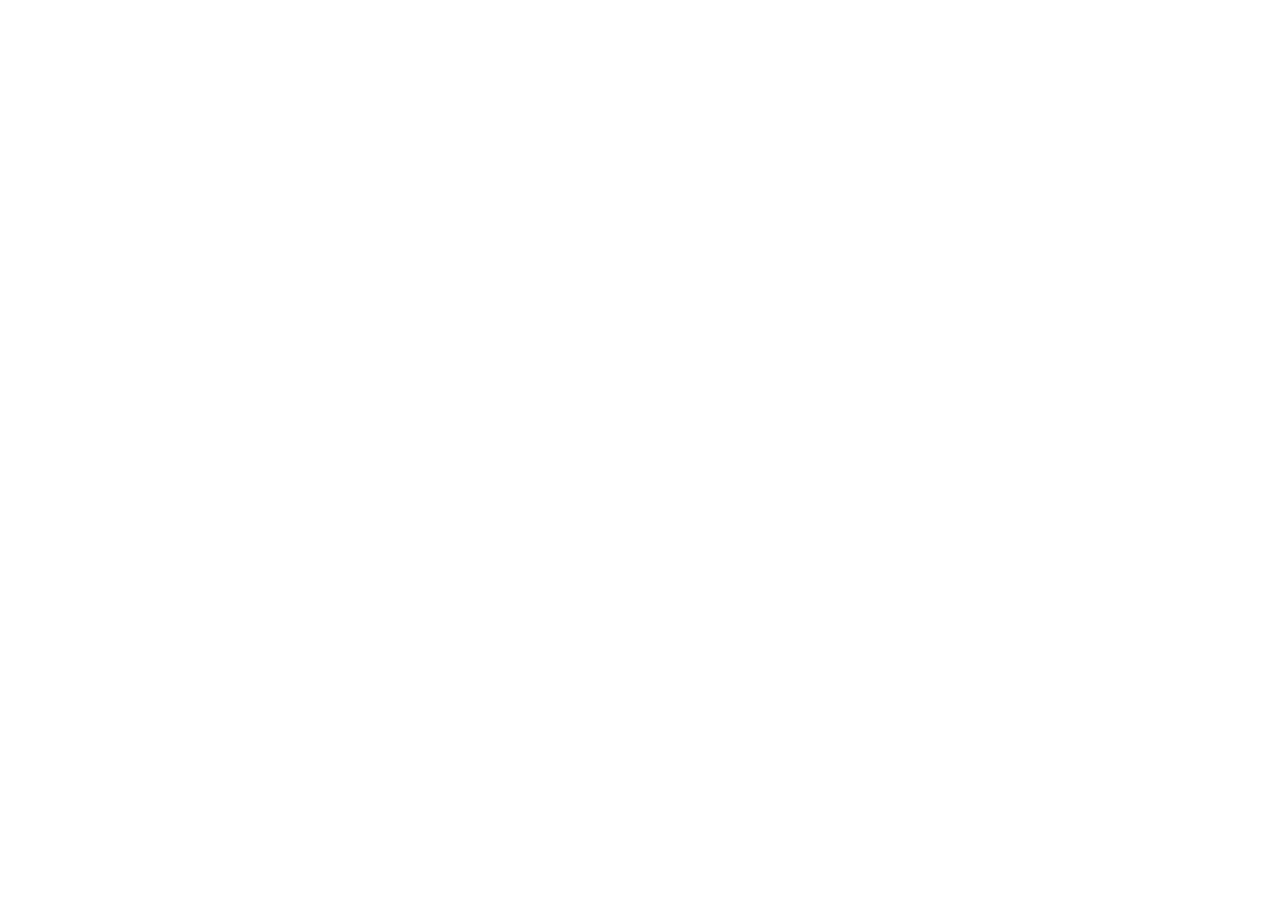
==== about.html @ faf7b164 "adiciona página "Sobre" ao currículo e atualiza ano de direitos autorais no rodapé" ====
<!DOCTYPE html>
<html lang="pt">
<head>
    <meta charset="UTF-8">
    <meta name="viewport" content="width=device-width, initial-scale=1.0">
    <title>Sobre / Currículo | Faria Fernando Gua Joaquim </title>
</head>
<body>
    
</body>
</html>
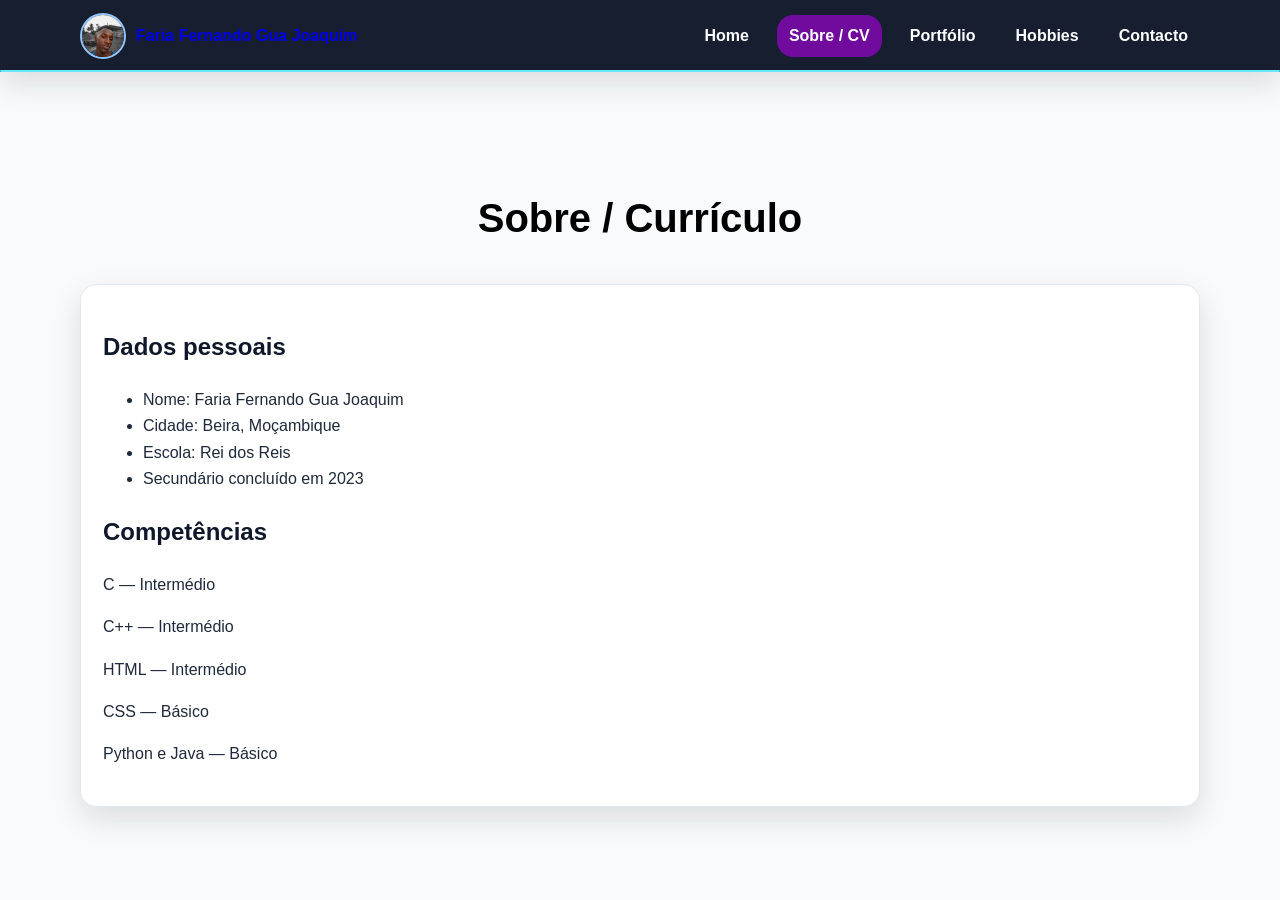
==== commit 3f6cdc99: "adiciona dados pessoais e níveis de competências ao currículo" ====
--- a/about.html
+++ b/about.html
@@ -1,11 +1,66 @@
 <!DOCTYPE html>
 <html lang="pt">
-<head>
-    <meta charset="UTF-8">
-    <meta name="viewport" content="width=device-width, initial-scale=1.0">
-    <title>Sobre / Currículo | Faria Fernando Gua Joaquim </title>
-</head>
+    <head>
+        <meta charset="UTF-8">
+        <meta name="viewport" content="width=device-width, initial-scale=1.0">
+        <title>Sobre / Currículo | Faria Fernando Gua Joaquim </title>
+        <link rel="stylesheet" href="css/estilo.css">
+        <link rel="stylesheet" href="css/responsivo.css">
+    </head>
 <body>
-    
+    <header>
+        <div class="container topo">
+            <a class="marca" href="index.html">
+                <img src="assets/img/perfil.jpeg" alt="Fotografia de Faria Fernando Gua Joaquim">
+                <span>Faria Fernando Gua Joaquim</span>
+            </a>
+            <nav class="menu" aria-label="Menu principal">
+                <a class="" href="index.html">Home</a>
+                <a class="active" href="about.html">Sobre / CV</a>
+                <a class="" href="portfolio.html">Portfólio</a>
+                <a class="" href="hobbies.html">Hobbies</a>
+                <a class="" href="contact.html">Contacto</a>
+            </nav>
+        </div> 
+    </header>
+    <main>
+        <section class="secao container">
+            <h1 class="titulo">Sobre / Currículo</h1>
+            <div class="cv">
+                <aside class="card">
+                    <h2>Dados pessoais</h2>
+                    <ul>
+                        <li>Nome: Faria Fernando Gua Joaquim</li>
+                        <li>Cidade: Beira, Moçambique</li>
+                        <li>Escola: Rei dos Reis</li>
+                        <li>Secundário concluído em 2023</li>
+                    </ul>
+                    <h2>Competências</h2>
+                    <p>C — Intermédio</p>
+                    <div class="barra">
+                        <span style="--nivel:70%"></span>
+                    </div>
+                    <p>C++ — Intermédio</p>
+                    <div class="barra">
+                        <span style="--nivel:70%"></span>
+                    </div>
+                    <p>HTML — Intermédio</p>
+                    <div class="barra">
+                        <span style="--nivel:65%"></span>
+                    </div>
+                    <p>CSS — Básico</p>
+                    <div class="barra">
+                        <span style="--nivel:45%"></span>
+                    </div>
+                    <p>Python e Java — Básico</p>
+                    <div class="barra">
+                        <span style="--nivel:40%"></span>
+                    </div>
+                </aside>
+                <section>
+                </section>
+            </div>
+        </section>
+    </main>
 </body>
 </html>
--- a/css/estilo.css
+++ b/css/estilo.css
@@ -0,0 +1,206 @@
+:root{
+    --azul:#2563eb;
+    --escuro:#0f172a;
+    --claro:#f8fafc;
+    --texto:#1e293b;
+    --suave:#64748b;
+    --borda:#e2e8f0;
+    --sombra:0 12px 30px rgba(15,23,42,.12);
+    --raio:16px;--max:1120px
+}
+*{box-sizing:border-box}
+html{scroll-behavior:smooth}
+body{
+    margin:0;
+    font-family:Inter,Arial,sans-serif;
+    background:var(--claro);
+    color:var(--texto);
+    line-height:1.65}
+img,video{
+    max-width:100%;
+    height:auto;
+    display:block
+}
+.container{
+    width:min(92%,var(--max));
+    margin:auto}
+header{
+    position:sticky;
+    top:0;
+    z-index:20;
+    background:rgba(15,23,42,.97);
+    color:white;
+    box-shadow:var(--sombra)
+}
+.topo{
+    min-height:72px;
+    display:flex;
+    align-items:center;
+    justify-content:space-between;
+    gap:16px
+}
+.marca{
+    display:flex;
+    align-items:center;
+    gap:10px;
+    text-decoration:none;
+    font-weight:800
+}
+.marca img{
+    width:46px;
+    height:46px;
+    border-radius:50%;
+    object-fit:cover;
+    border:2px solid #93c5fd
+}
+.menu{
+    display:flex;
+    flex-wrap:wrap;
+    gap:16px
+}
+.menu a{
+    text-decoration:none;
+    color:white;
+    font-weight:600;
+    padding:8px 12px;
+    border-radius:var(--raio);
+    transition:.3s
+}
+.menu a:hover,.menu a:focus,.menu a.active{
+    background:#700b9e;
+}
+.menu a::after{
+    content:"";
+    position:absolute;
+    left:0;
+    bottom:0;
+    width:100%;
+    height:2px;
+    background:#67e8f9;
+    border-radius:var(--raio);
+    transform:scaleX(0);
+    transition:.3s
+}
+.menu a:hover::after,.menu a.active::after{
+    transform:scaleX(1)
+}
+.hero{
+    display:grid;
+    gap:32px;
+    align-items:center;
+    padding:80px 0
+}
+.hero h1{
+    font-size:clamp(2.5rem,7vw,5rem);
+    line-height:1.05;
+    color:var(--escuro);
+    margin:0 0 18px
+}
+.hero h1 span{
+    color:var(--azul)
+}
+.tagline{
+    font-size:1.25rem;
+    font-weight:800;
+    color:var(--suave);
+   
+}
+.lead{
+    font-size:1.1rem;
+    color:var(--suave);   
+}
+.foto{
+    justify-self:center;
+}
+.foto img{
+    width:min(480px,82vw);
+    aspect-ratio:1/1;
+    object-fit:cover;
+    object-position:center top;
+    border: 8px solid white;
+    border-radius: 30px;
+    box-shadow: var(--sombra);
+    animation: flutuar 4s ease-in-out infinite;
+}
+@keyframes flutuar{
+    50%{transform:translateY(-8px)}
+}
+.secao{
+    padding:80px 0
+}
+.titulo{
+    text-align:center;
+    color:rgb(0, 0, 0);
+    font-size:clamp(1.5rem,5vw,2.5rem);
+}
+.titulo::before{
+    content:"";
+    color:#0891b2;
+    font-size:.6em;
+}
+.botoes{
+    display:flex;
+    flex-wrap:wrap;
+    gap:12px;
+    margin-top:22px;
+}
+.btn{
+    display:inline-block;
+    padding:12px 18px;
+    border:2px solid rgba(0, 31, 207, 0.39);
+    border-radius: 9px;
+    text-decoration:none;
+    font-weight:600;
+    border-radius:var(--raio);
+    transition:.25s
+}
+.btn:hover,.btn:focus{
+    transform: translateY(-2px);
+    box-shadow: 0 8px 18px #00309733;
+}
+.primario{
+    background:var(--azul);
+    color:white;
+}
+.secundario{
+    background:white;
+    color:var(--azul);
+}
+.cards{
+    display:grid;
+    gap:32px;
+    grid-template-columns:repeat(auto-fit,minmax(280px,1fr));
+}
+.card{
+    background:white;
+    border:1px solid var(--borda);
+    border-radius:var(--raio);
+    padding:22px;
+    box-shadow:var(--sombra);
+    transition:.25s
+}
+.card:hover{
+    transform:translateY(-5px)
+}
+.card>h2,.card>h3{
+    color:var(--escuro)
+}
+.stats{
+    display:flex;
+    flex-wrap:wrap;
+    justify-content:center;
+    gap:16px
+}
+.stat{
+    flex:1 1 180px;
+    text-align:center;
+    background:white;
+    padding:20px;
+    border-radius:var(--raio);
+    box-shadow:var(--sombra)
+}
+.stat strong{
+    display:block;
+    font-size:2rem;
+    color:var(--azul)
+}
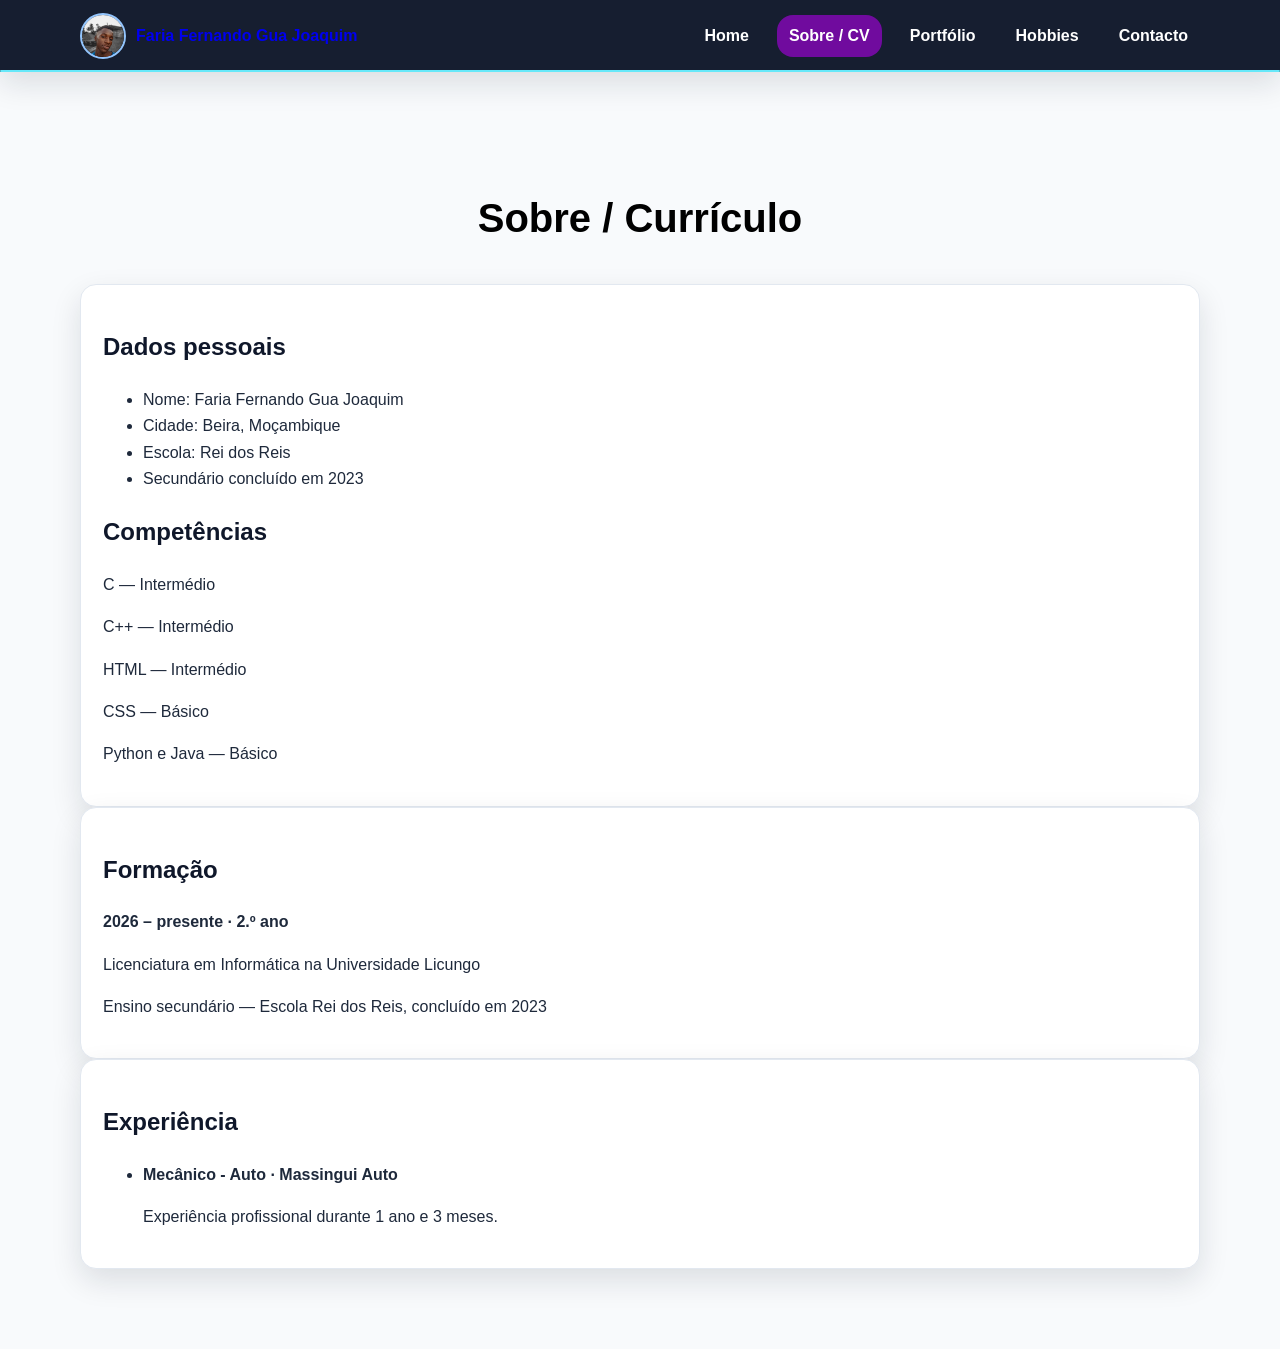
==== commit e6329b9e: "adiciona seções de formação e experiência ao currículo" ====
--- a/about.html
+++ b/about.html
@@ -58,6 +58,21 @@
                     </div>
                 </aside>
                 <section>
+                    <article class="card">
+                       <h2>Formação</h2>
+                       <p><strong>2026 – presente · 2.º ano</strong></p>
+                       <p>Licenciatura em Informática na Universidade Licungo</p>
+                       <p>Ensino secundário — Escola Rei dos Reis, concluído em 2023</p>
+                    </article>
+                    <article class="card">
+                        <h2>Experiência</h2>
+                        <ul>
+                            <li><strong>Mecânico - Auto · Massingui Auto</strong>
+                                <p>Experiência profissional durante 1 ano e 3 meses.</p>
+                            </li>
+                        </ul>
+                    </article>
+
                 </section>
             </div>
         </section>
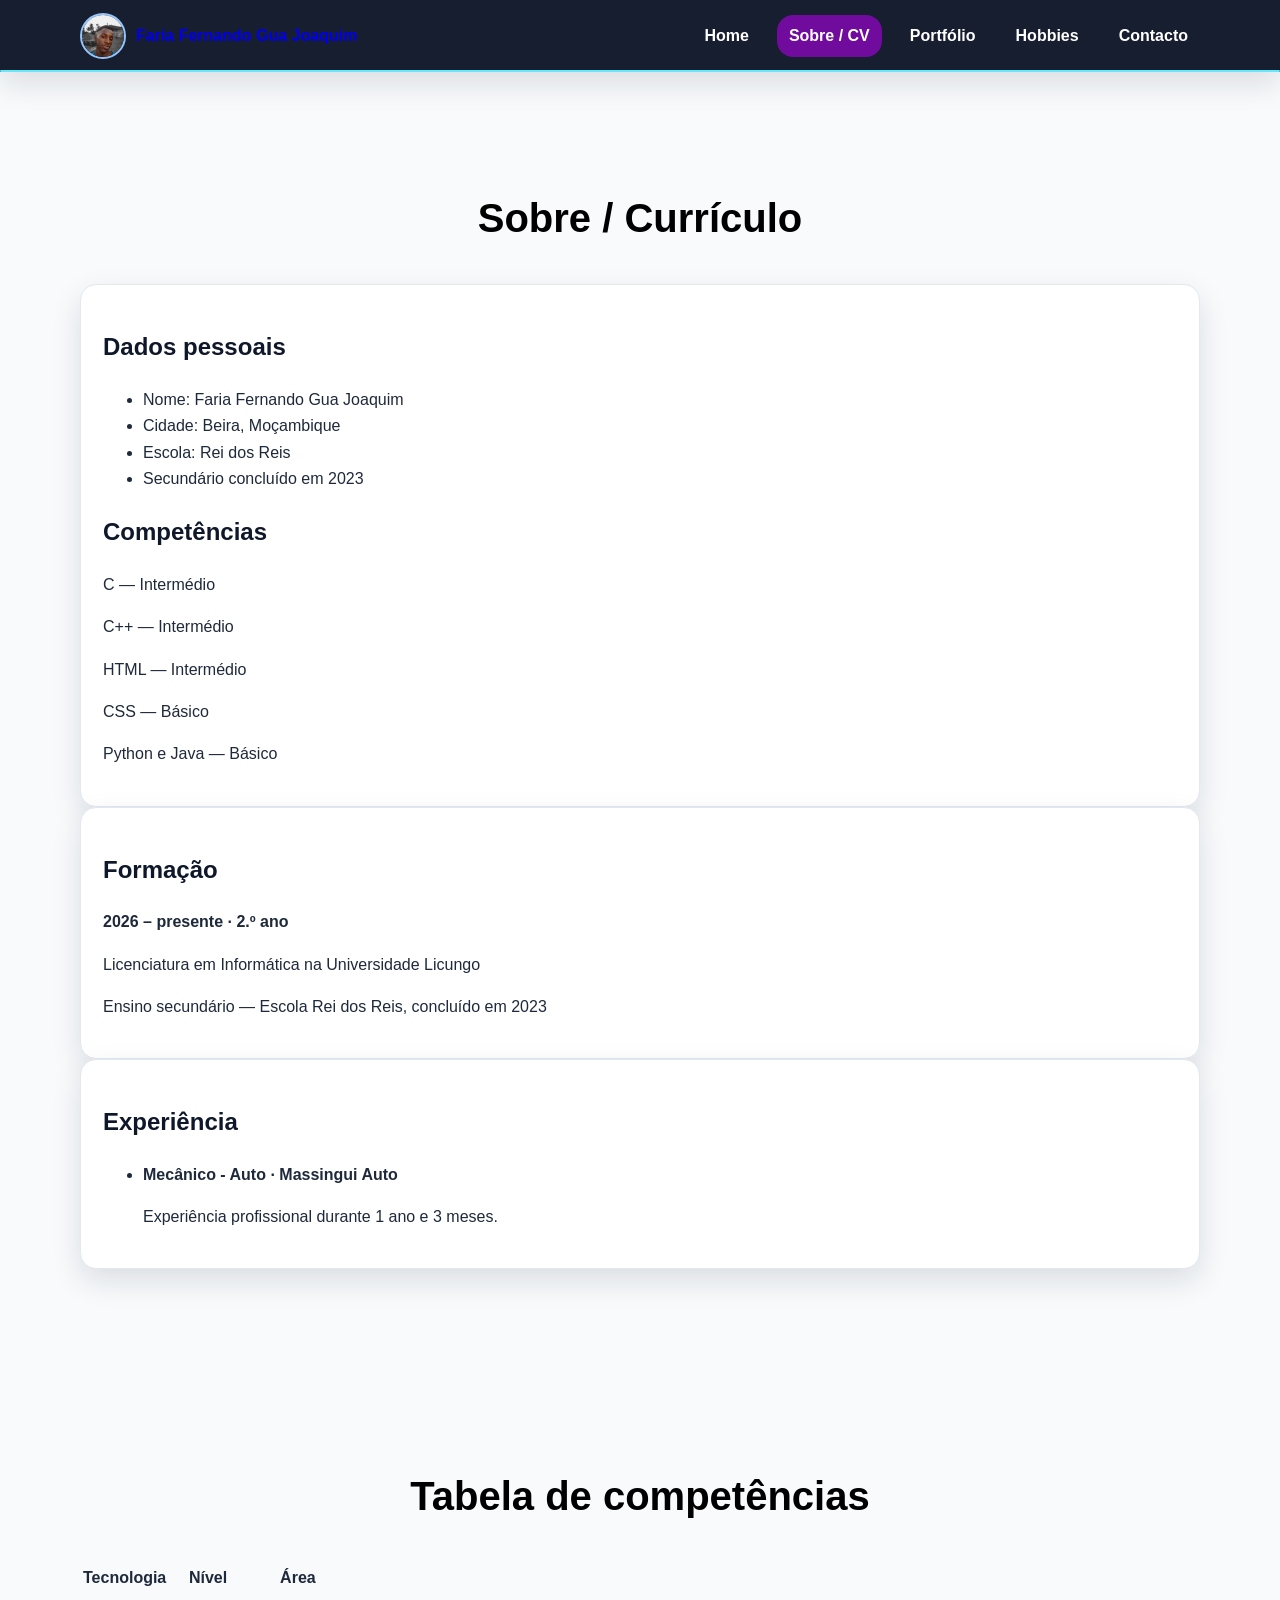
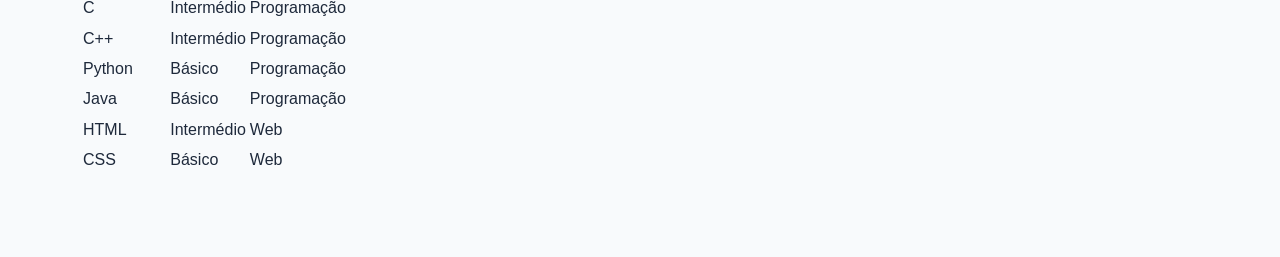
==== commit 77e93005: "adiciona tabela de competências ao currículo" ====
--- a/about.html
+++ b/about.html
@@ -72,10 +72,56 @@
                             </li>
                         </ul>
                     </article>
-
                 </section>
             </div>
         </section>
+    <section class="secao container">
+        <h2 class="titulo">Tabela de competências</h2>
+        <div style="overflow-x:auto">
+            <table>
+                <thead>
+                    <tr>
+                        <th>Tecnologia</th>
+                        <th>Nível</th>
+                        <th>Área</th>
+                    </tr>
+                </thead>
+                <tbody>
+                    <tr>
+                        <td>C</td>
+                        <td>Intermédio</td>
+                        <td>Programação</td>
+                    </tr>
+                    <tr>
+                        <td>C++</td>
+                        <td>Intermédio</td>
+                        <td>Programação</td>
+                    </tr>
+                    <tr>
+                        <td>Python</td>
+                        <td>Básico</td>
+                        <td>Programação</td>
+                    </tr>
+                    <tr>
+                        <td>Java</td>
+                        <td>Básico</td>
+                        <td>Programação</td>
+                    </tr>
+                    <tr>
+                        <td>HTML</td>
+                        <td>Intermédio</td>
+                        <td>Web</td>
+                    </tr>
+                    <tr>
+                        <td>CSS</td>
+                        <td>Básico</td>
+                        <td>Web</td>
+                    </tr>
+                </tbody>
+            </table>
+        </div>
+    </section>
+
     </main>
 </body>
 </html>
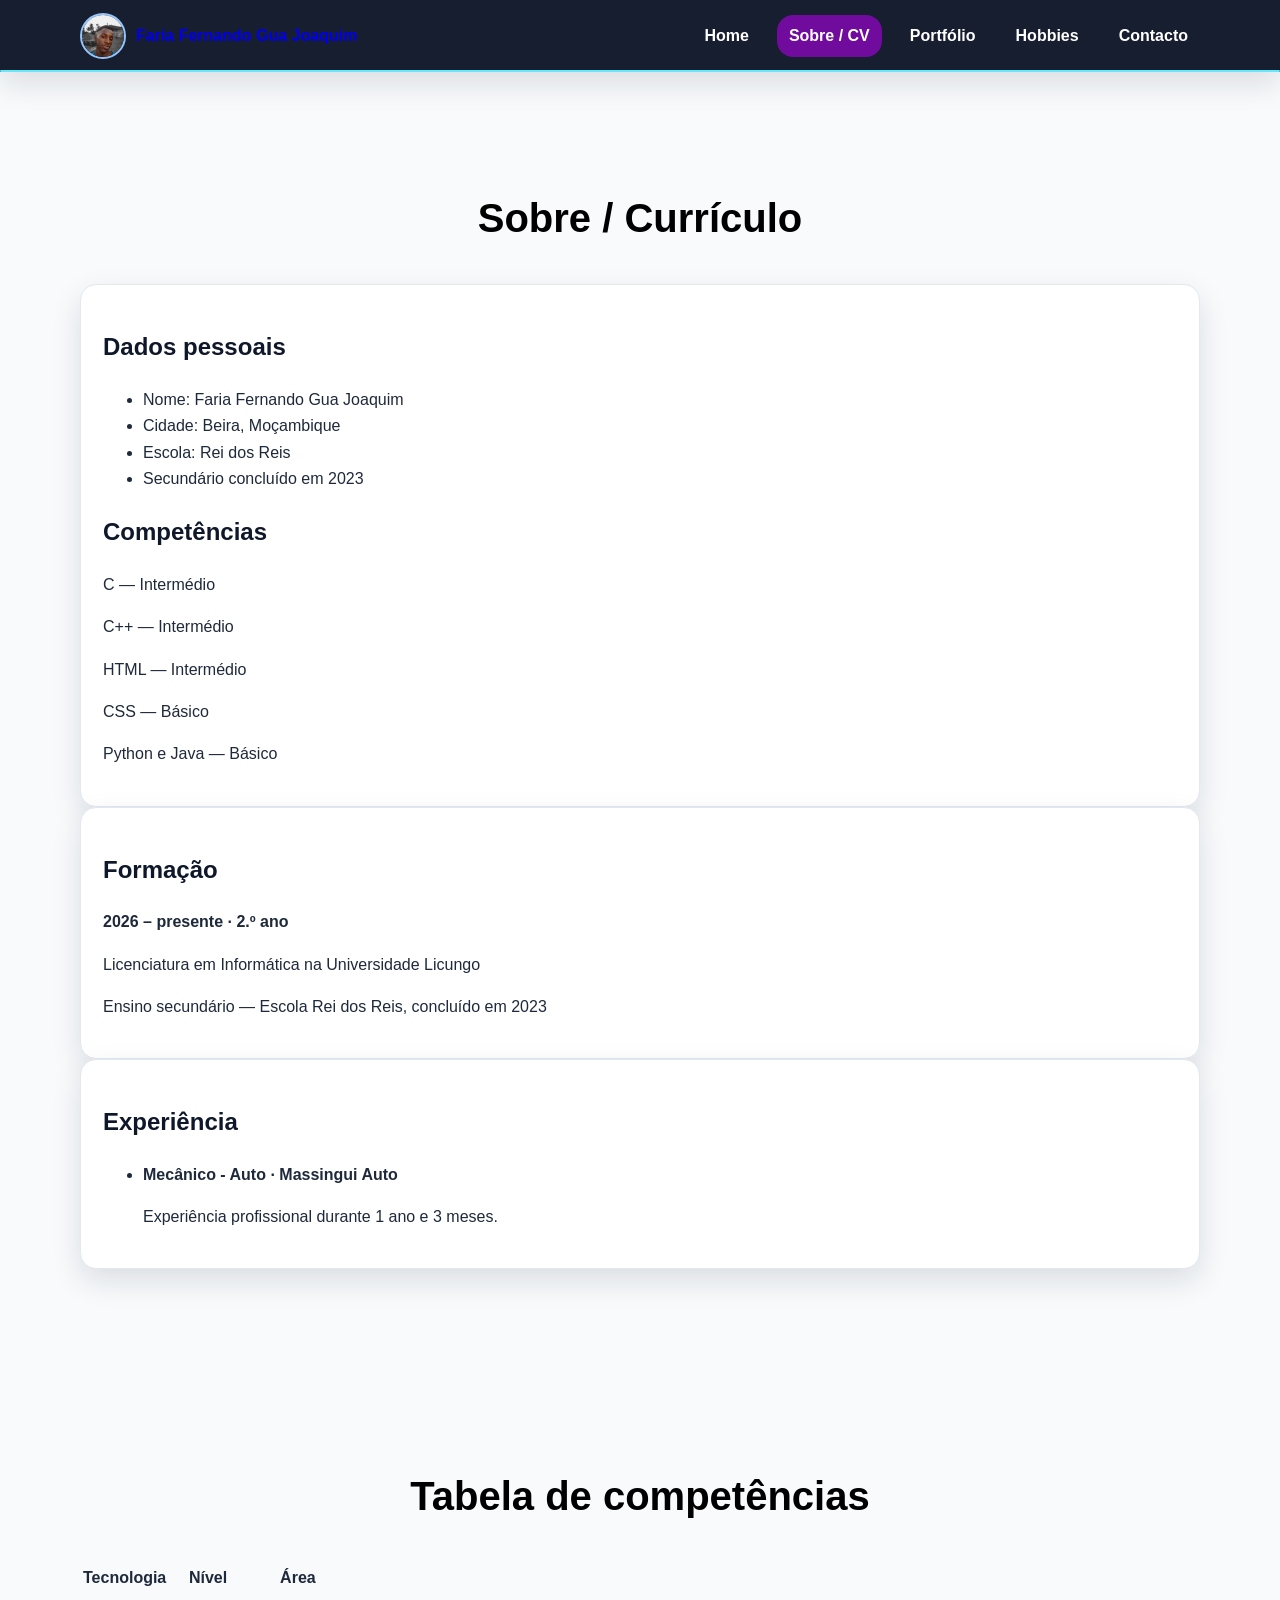
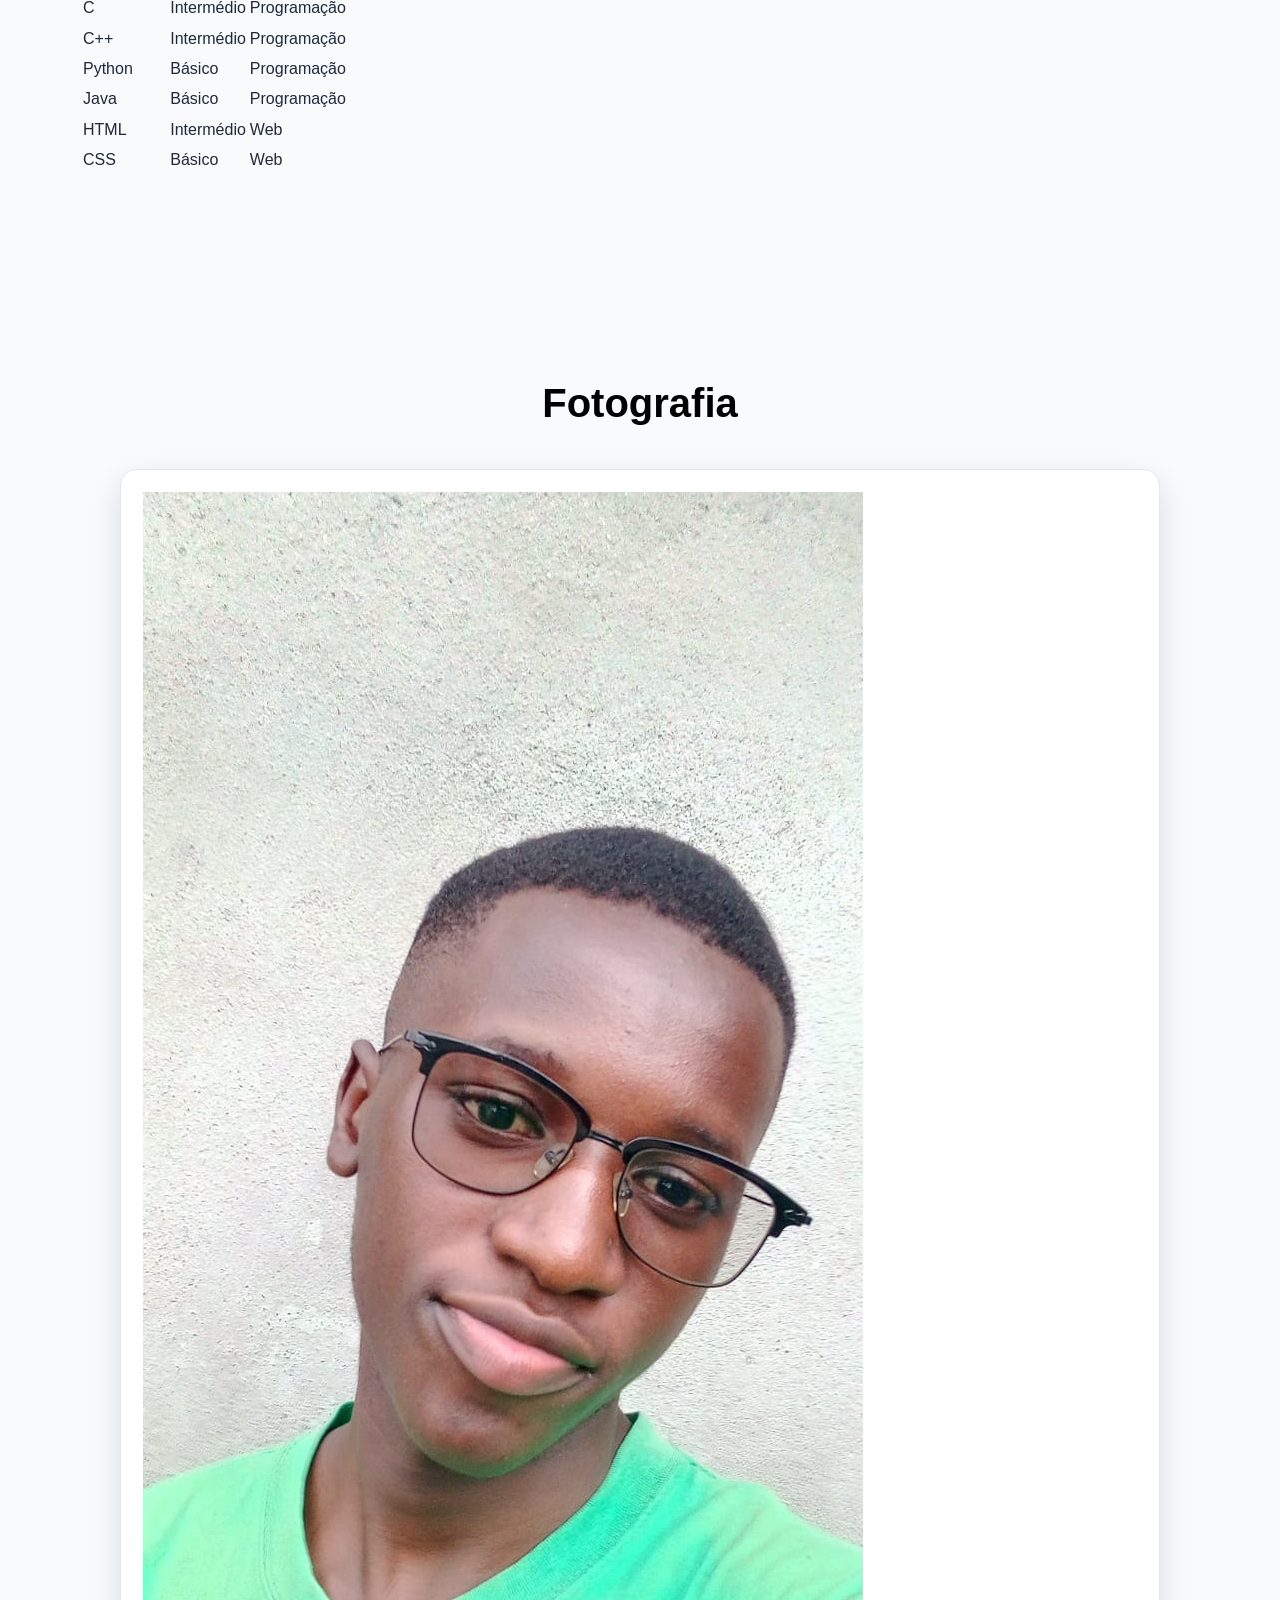
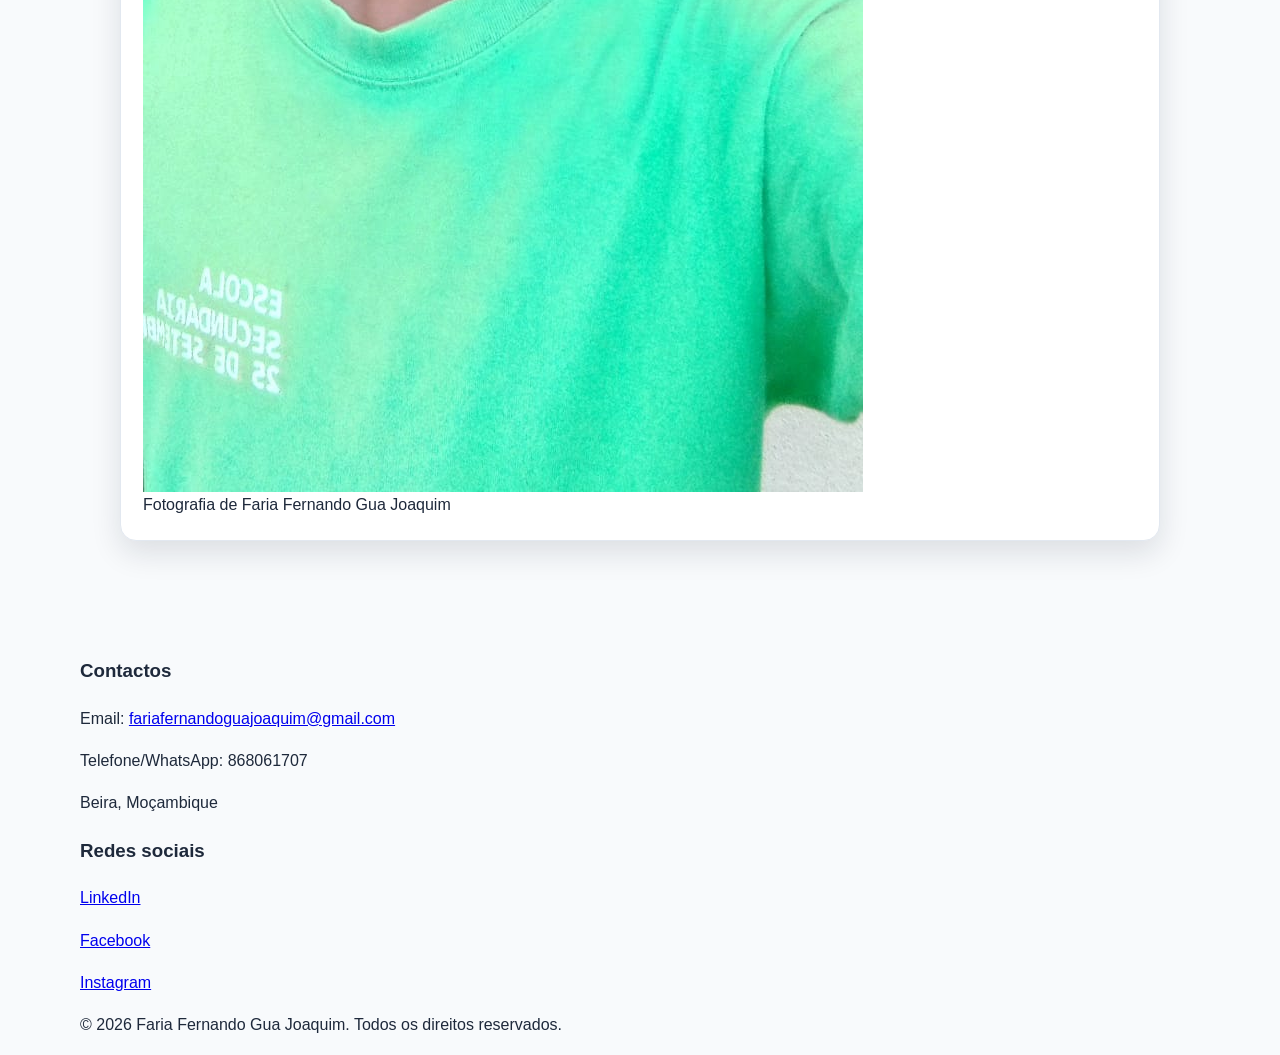
==== commit fc59a43c: "adiciona seção de contactos e redes sociais ao currículo" ====
--- a/about.html
+++ b/about.html
@@ -121,7 +121,33 @@
             </table>
         </div>
     </section>
+    <section class="secao container">
+    <h2 class="titulo">Fotografia</h2>
+    <figure class="card">
+        <img src="assets/img/perfil1.jpeg" alt="Fotografia de Faria Fernando Gua Joaquim">
+        <figcaption>Fotografia de Faria Fernando Gua Joaquim</figcaption>
+    </figure>
+    </section>
+    </main>
+    <footer>
+        <div class="container rodape">
+            <section>
+                <h3>Contactos</h3>
+                <p>Email: <a href="mailto:fariafernandoguajoaquim@gmail.com">fariafernandoguajoaquim@gmail.com</a></p>
+                <p>Telefone/WhatsApp: 868061707</p>
+                <p>Beira, Moçambique</p>
+            </section>
+            <section>
+                <h3>Redes sociais</h3>
 
-    </main>
+                <p><a href="https://www.linkedin.com/in/faria-fernando-gua-joaquim-1b0b4b1b3/" target="_blank">LinkedIn</a></p>
+                <p><a href="https://www.facebook.com/Faria.Fernando.26" target="_blank">Facebook</a></p>
+                <p><a href="https://www.instagram.com/fariafernandogua" target="_blank">Instagram</a></p>
+            </section>
+        </div>
+        <div class="container fim">
+            <p>&copy; 2026 Faria Fernando Gua Joaquim. Todos os direitos reservados.</p>
+        </div>
+    </footer>
 </body>
 </html>
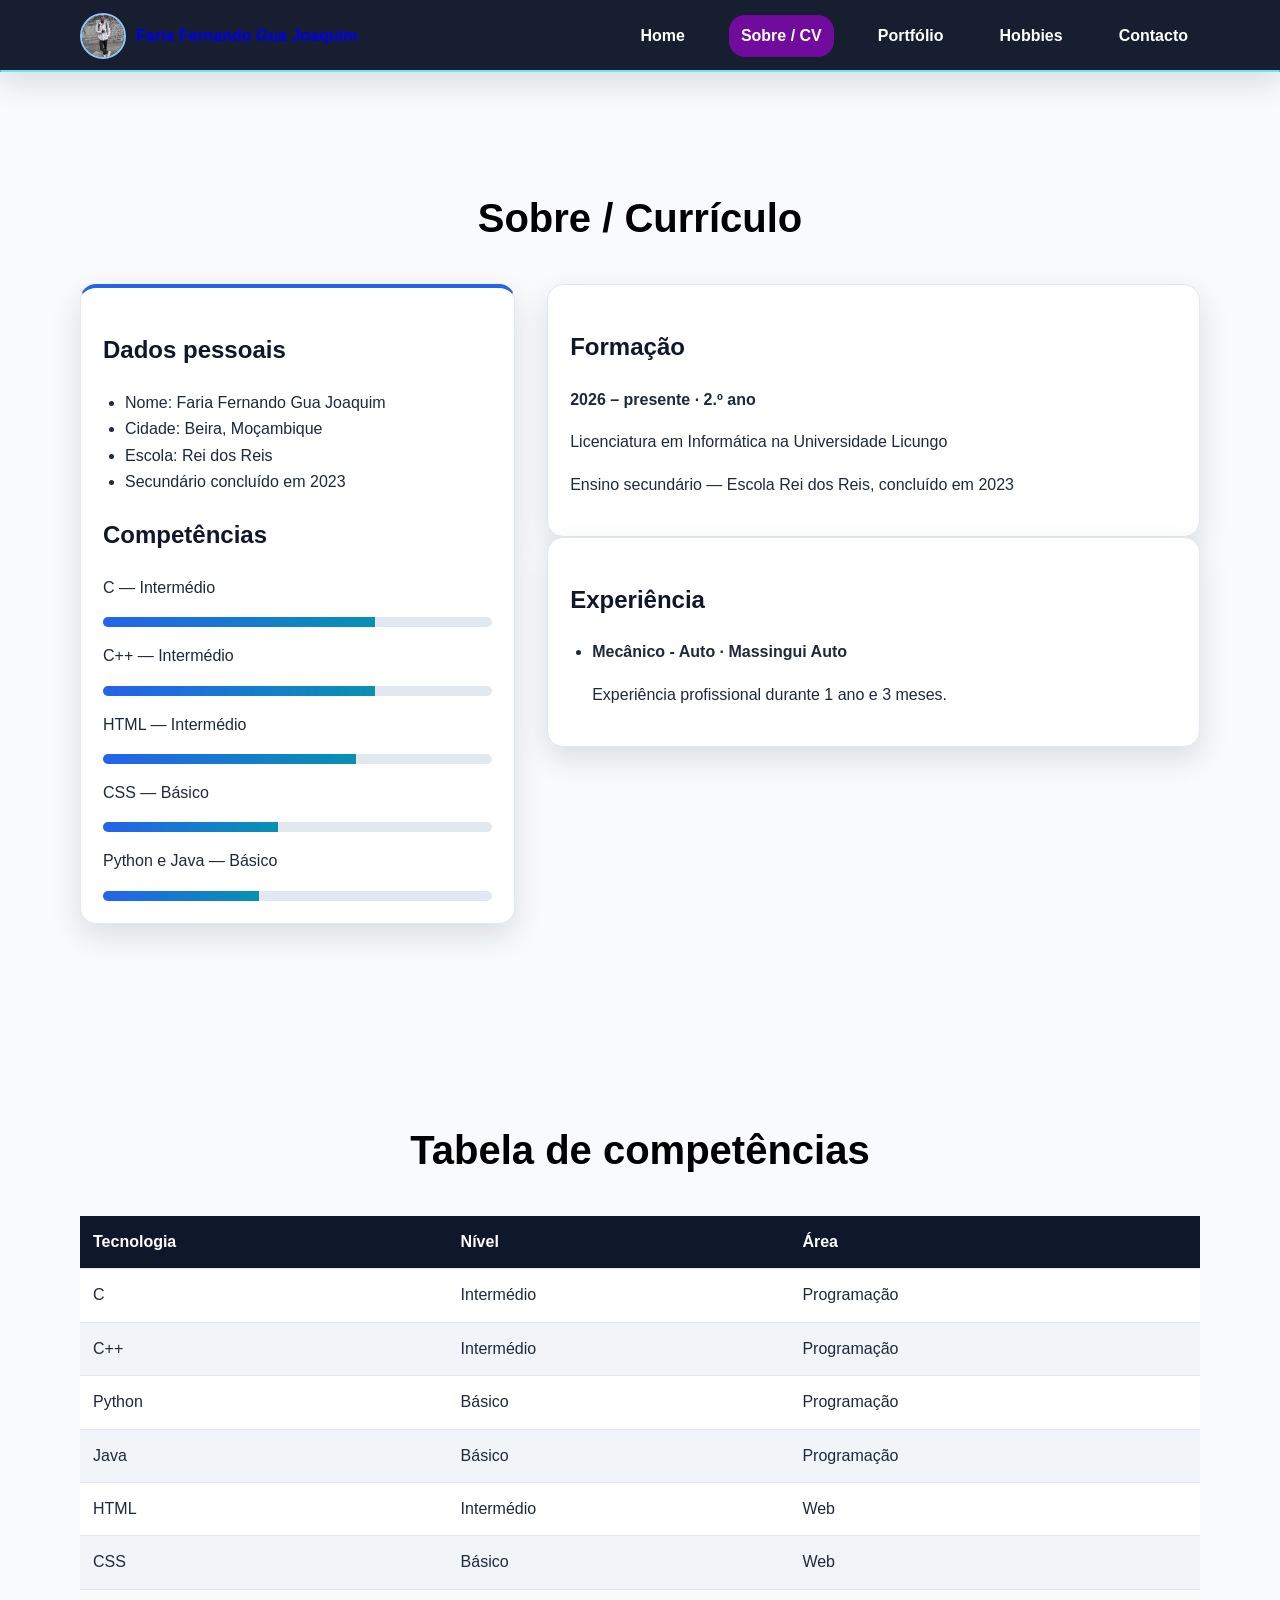
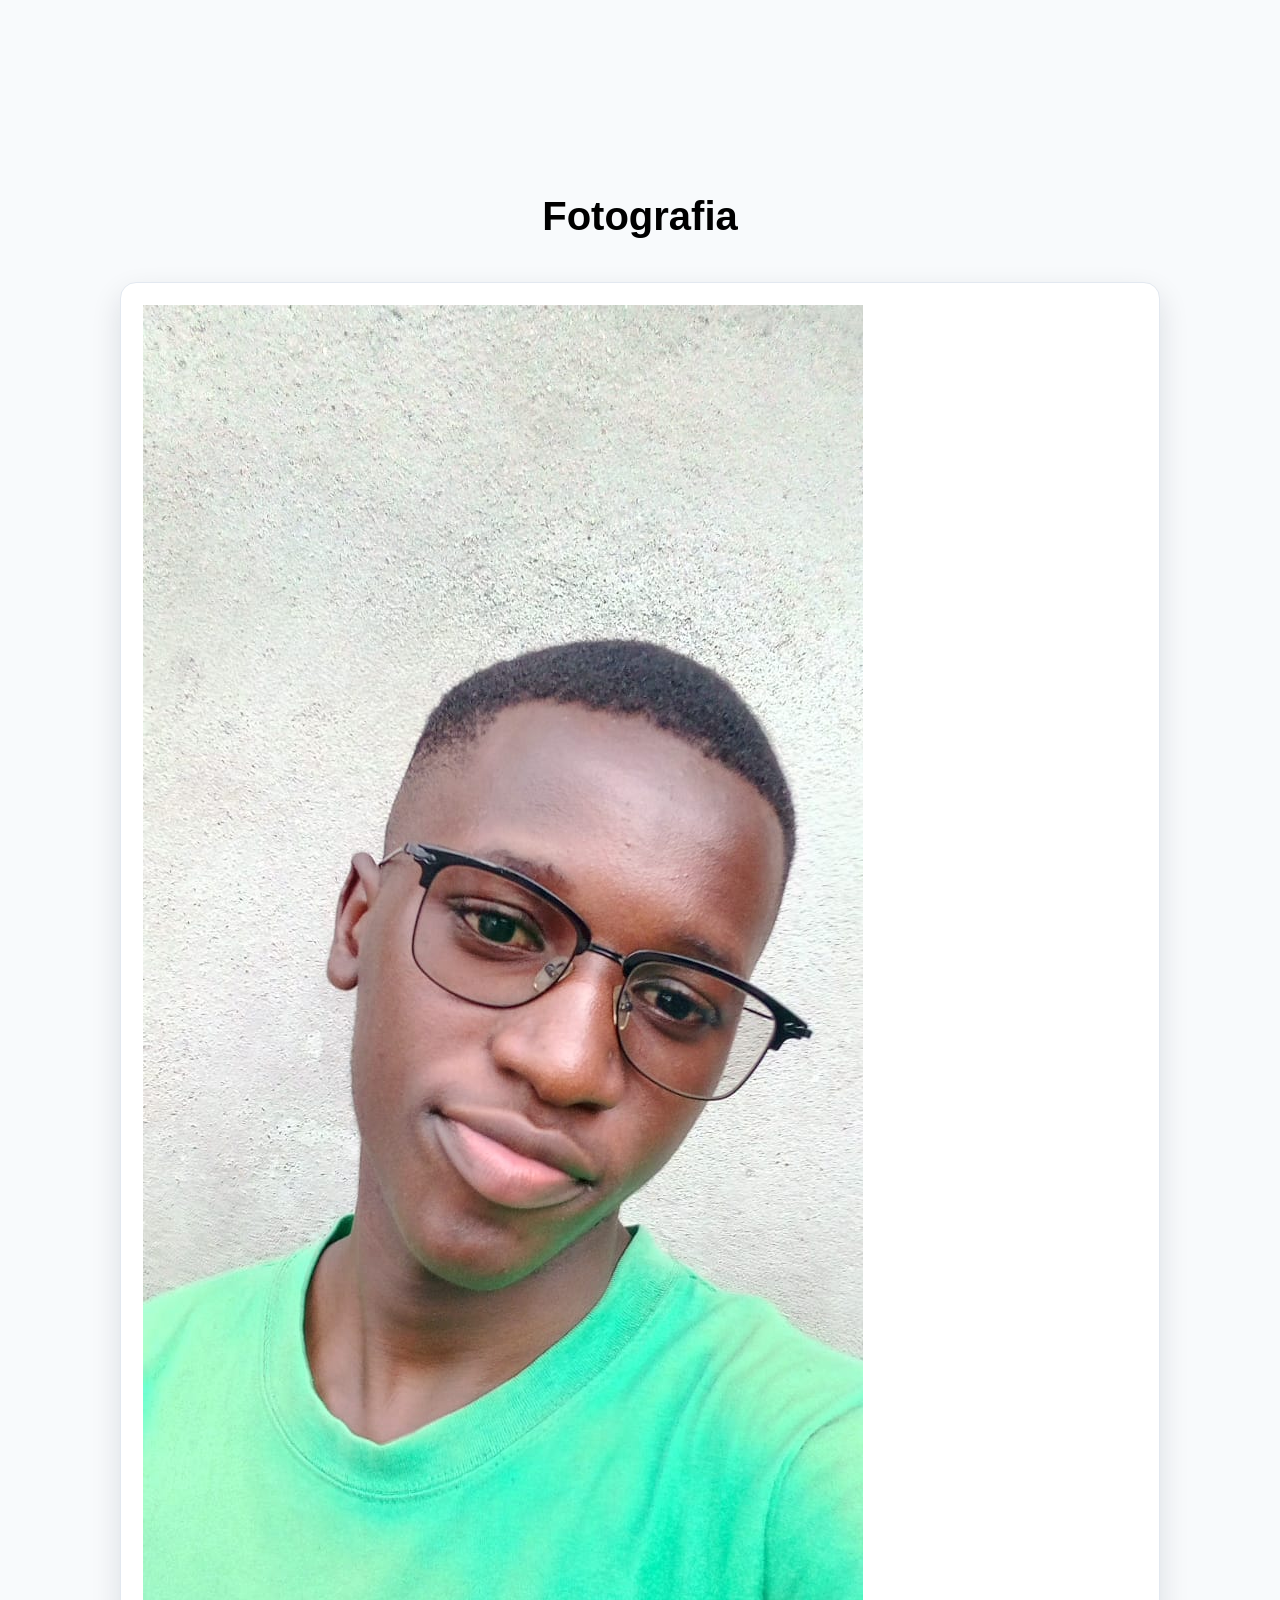
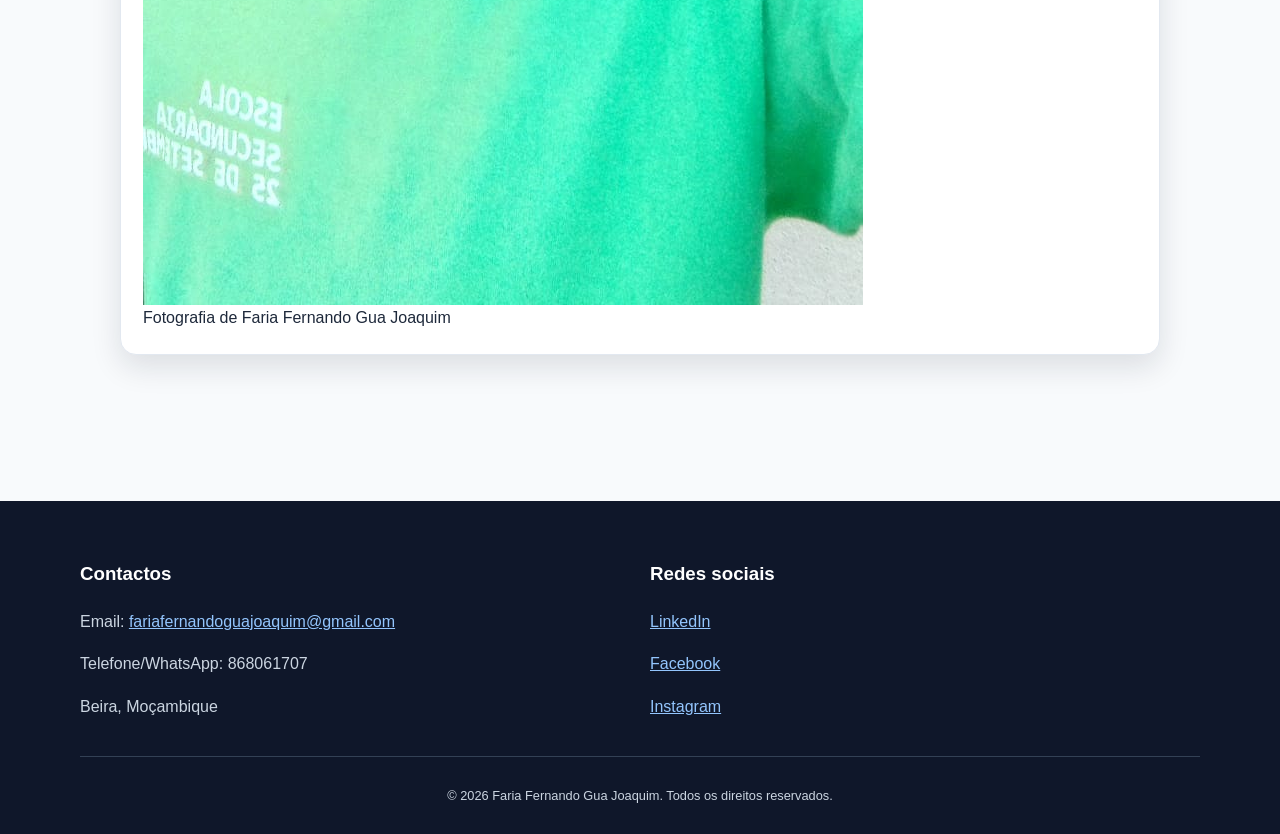
==== commit e7620ddb: "Atualiza imagem de perfil para uniformidade em todas as páginas" ====
--- a/about.html
+++ b/about.html
@@ -11,7 +11,7 @@
     <header>
         <div class="container topo">
             <a class="marca" href="index.html">
-                <img src="assets/img/perfil.jpeg" alt="Fotografia de Faria Fernando Gua Joaquim">
+                <img src="assets/img/perfil2.jpeg" alt="Fotografia de Faria Fernando Gua Joaquim">
                 <span>Faria Fernando Gua Joaquim</span>
             </a>
             <nav class="menu" aria-label="Menu principal">
--- a/css/estilo.css
+++ b/css/estilo.css
@@ -203,4 +203,190 @@
     display:block;
     font-size:2rem;
     color:var(--azul)
-}+}
+.cv{
+    display:grid;
+    gap:32px;
+}
+.cv aside{
+    border-top: 4px solid var(--azul);
+} ul,ol{padding-left:22px}
+table{
+    width:100%;
+    border-collapse:collapse;
+    background:white;
+    box-shadow:var(--sombra)
+}
+th,td{
+    padding:13px;
+    text-align:left;
+    border-bottom:1px solid var(--borda)
+}
+thead{
+    background:var(--escuro);
+    color:white;
+}tbody tr:nth-child(even){
+    background: #f1f5f9;
+}
+.barra{
+    height:10px;
+    background:#e2e8f0;
+    border-radius:99px;
+    overflow:hidden;
+}
+.barra span{
+    display:block;
+    height:100%;
+    width:var(--nivel);
+    background:linear-gradient(90deg, var(--azul), #0891b2);
+}
+.portfolio{
+    display:grid;
+    gap:32px;
+    grid-template-columns:repeat(auto-fit,minmax(280px,1fr));
+}
+.projeto img{
+    width:100%;
+    aspect-ratio:16/9;
+    object-fit:cover;
+    border-radius:var(--raio);
+    box-shadow:var(--sombra)
+}
+.hobbies{
+    display:flex;
+    flex-wrap:wrap;
+    gap:32px;
+}
+.hobby{
+    flex:1 1 280px;
+    text-align:center;
+    background:white;
+    padding:20px;
+    border-radius:var(--raio);
+    box-shadow:var(--sombra);
+}
+.hobby img{
+    width:100%;
+    aspect-ratio:16/9;
+    object-fit:cover;
+    border-radius:var(--raio);
+    box-shadow:var(--sombra)
+}
+form{
+    background:white;
+    padding:24px;
+    border-radius:var(--raio);
+    box-shadow:var(--sombra)
+}
+fieldset{
+    border:1px solid var(--borda);
+    border-radius:12px;
+    margin-bottom:20px;
+    padding:18px;
+}
+legend{
+    font-weight:600;
+    color:var(--escuro);
+}
+.form-grid{
+    display:grid;
+    gap:16px;
+    grid-template-columns:repeat(auto-fit,minmax(220px,1fr));
+}
+.campo{
+    display:flex;
+    flex-direction:column;
+    gap:6px;
+}
+label{
+    font-weight:600;
+    color:var(--escuro);
+}
+input,textarea,select{
+    padding:12px;
+    border:3px solid #cbd5e1;
+    border-radius:18px;
+    font-family:inherit;
+    font-size:1rem;
+}
+input:focus,textarea:focus,select:focus{
+    outline:none;
+    border-color:var(--azul);
+    box-shadow:0 0 0 3px #2563eb22;
+}
+input[type="radio"],input[type="checkbox"]{
+    width:auto;
+    accent-color:var(--azul);
+}
+input:invalid:not(:placeholder-shown),textarea:invalid:not(:placeholder-shown),select:invalid{
+    border-color:#dc2626;
+}
+.opcoes{
+    display:flex;
+    flex-wrap:wrap;
+    gap:16px;
+}
+.media{
+    background:#020617;
+    padding:16px;
+    border-radius:var(--raio);
+}
+.audio{
+    width:100%;
+}
+.nota{
+    color:var(--suave);
+    font-size:.9rem;
+}
+footer{
+    background:var(--escuro);
+    color:#cbd5e1;
+    padding:40px 0 15px;
+    margin-top:50px;
+}
+.rodape{
+    display:grid;
+    gap:20px;
+}
+.rodape h3{
+    color:white;   
+}
+.rodape a{
+    color:#93c5fd;
+}
+.fim{
+    text-align:center;
+    border-top:1px solid #334155;
+    margin-top:20px;
+    padding-top:15px;
+    font-size:.8rem;
+}
+@media(min-width:768px){
+    .topo{gap:32px}
+    .menu{gap:32px}
+    .hero{grid-template-columns:1.2fr .8fr}
+    .cv{grid-template-columns:.8fr 1.2fr}
+    .form-grid.duas{grid-template-columns:1fr 1fr}
+    .rodape{grid-template-columns:1fr 1fr}
+}
+@media(max-width:768px){
+    .container{width:94%}
+}
+@media(max-width:480px){
+    .topo{
+        flex-direction:column;
+        align-items:flex-start;
+        padding:10px 0;
+    }
+    .menu a{
+        padding:8px;
+    }
+    .botoes .btn{
+        width:100%;
+        text-align:center;
+    
+    }
+    .hobby{
+        max-width:none;
+    }
+}   
--- a/css/responsivo.css
+++ b/css/responsivo.css
@@ -0,0 +1,4 @@
+@media(max-width:480px){
+    .secao{padding:40px 0}
+    .titulo{font-size:1.8rem}
+}
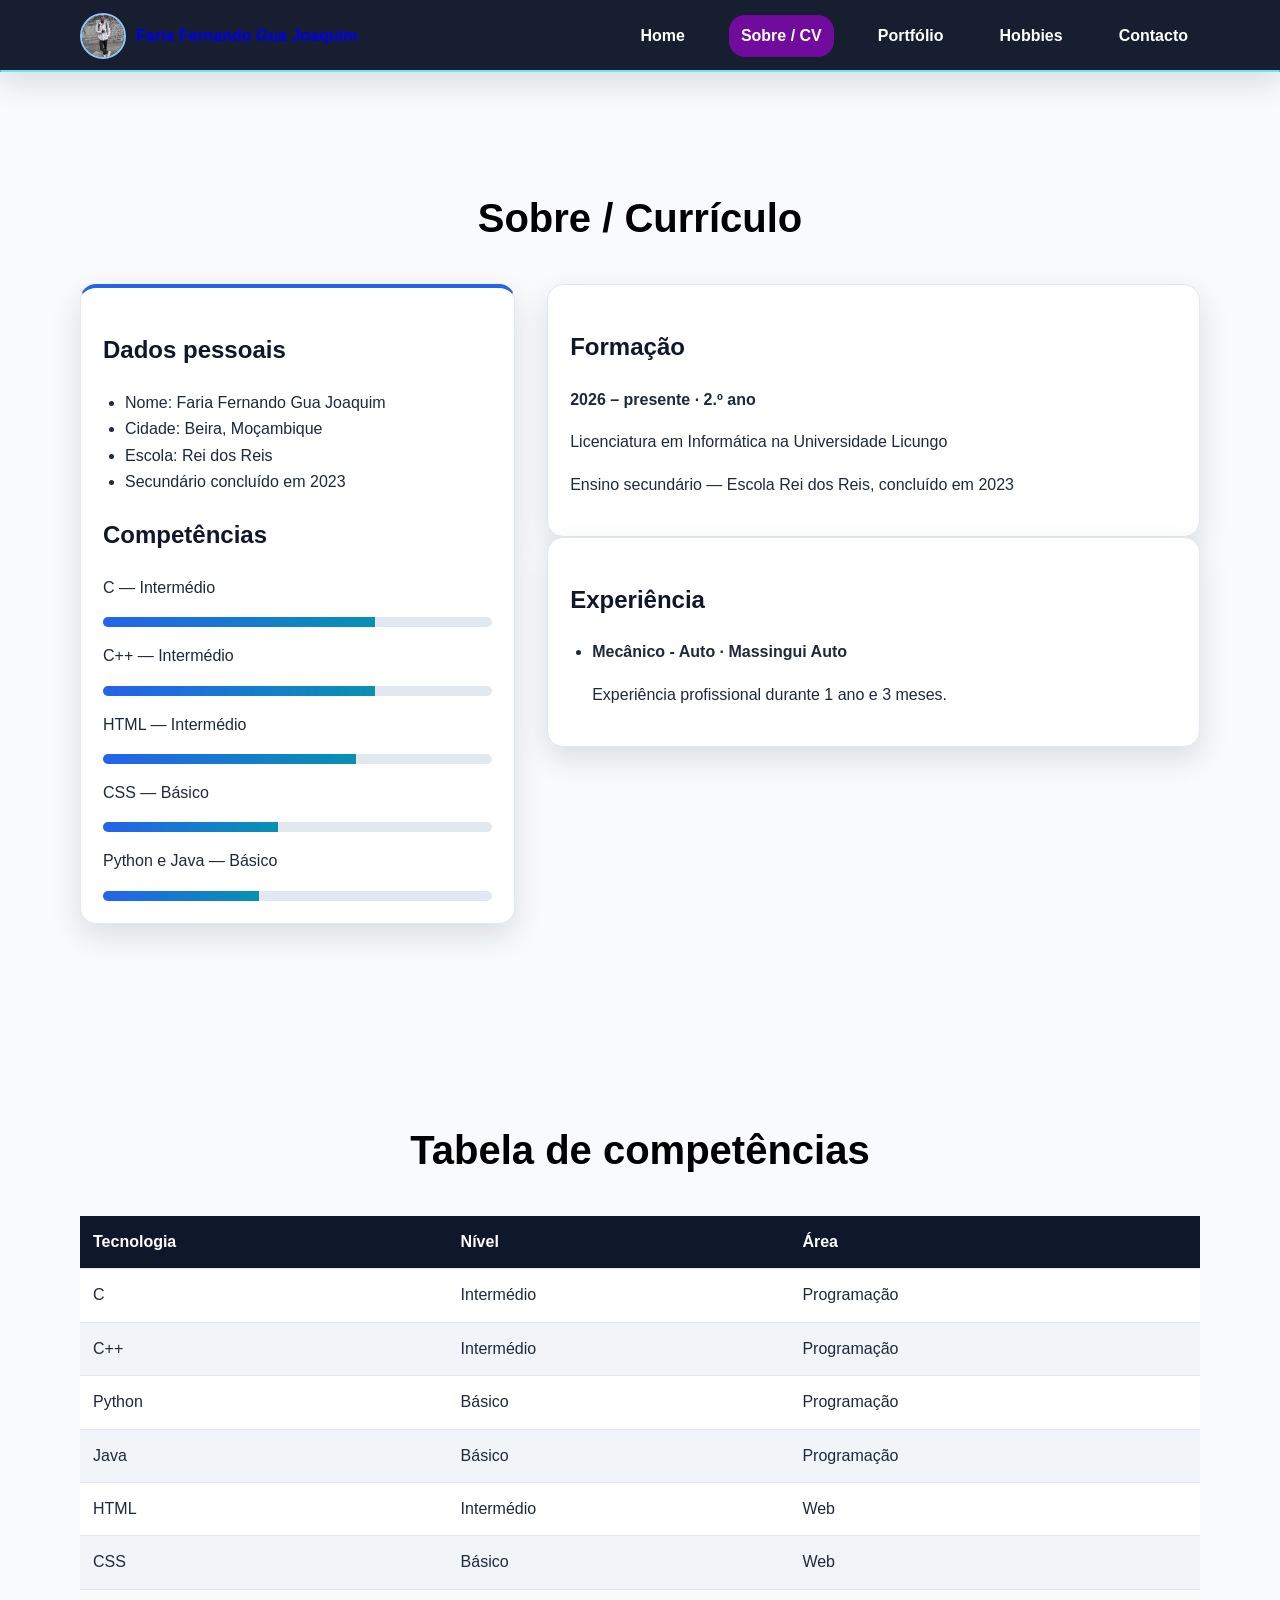
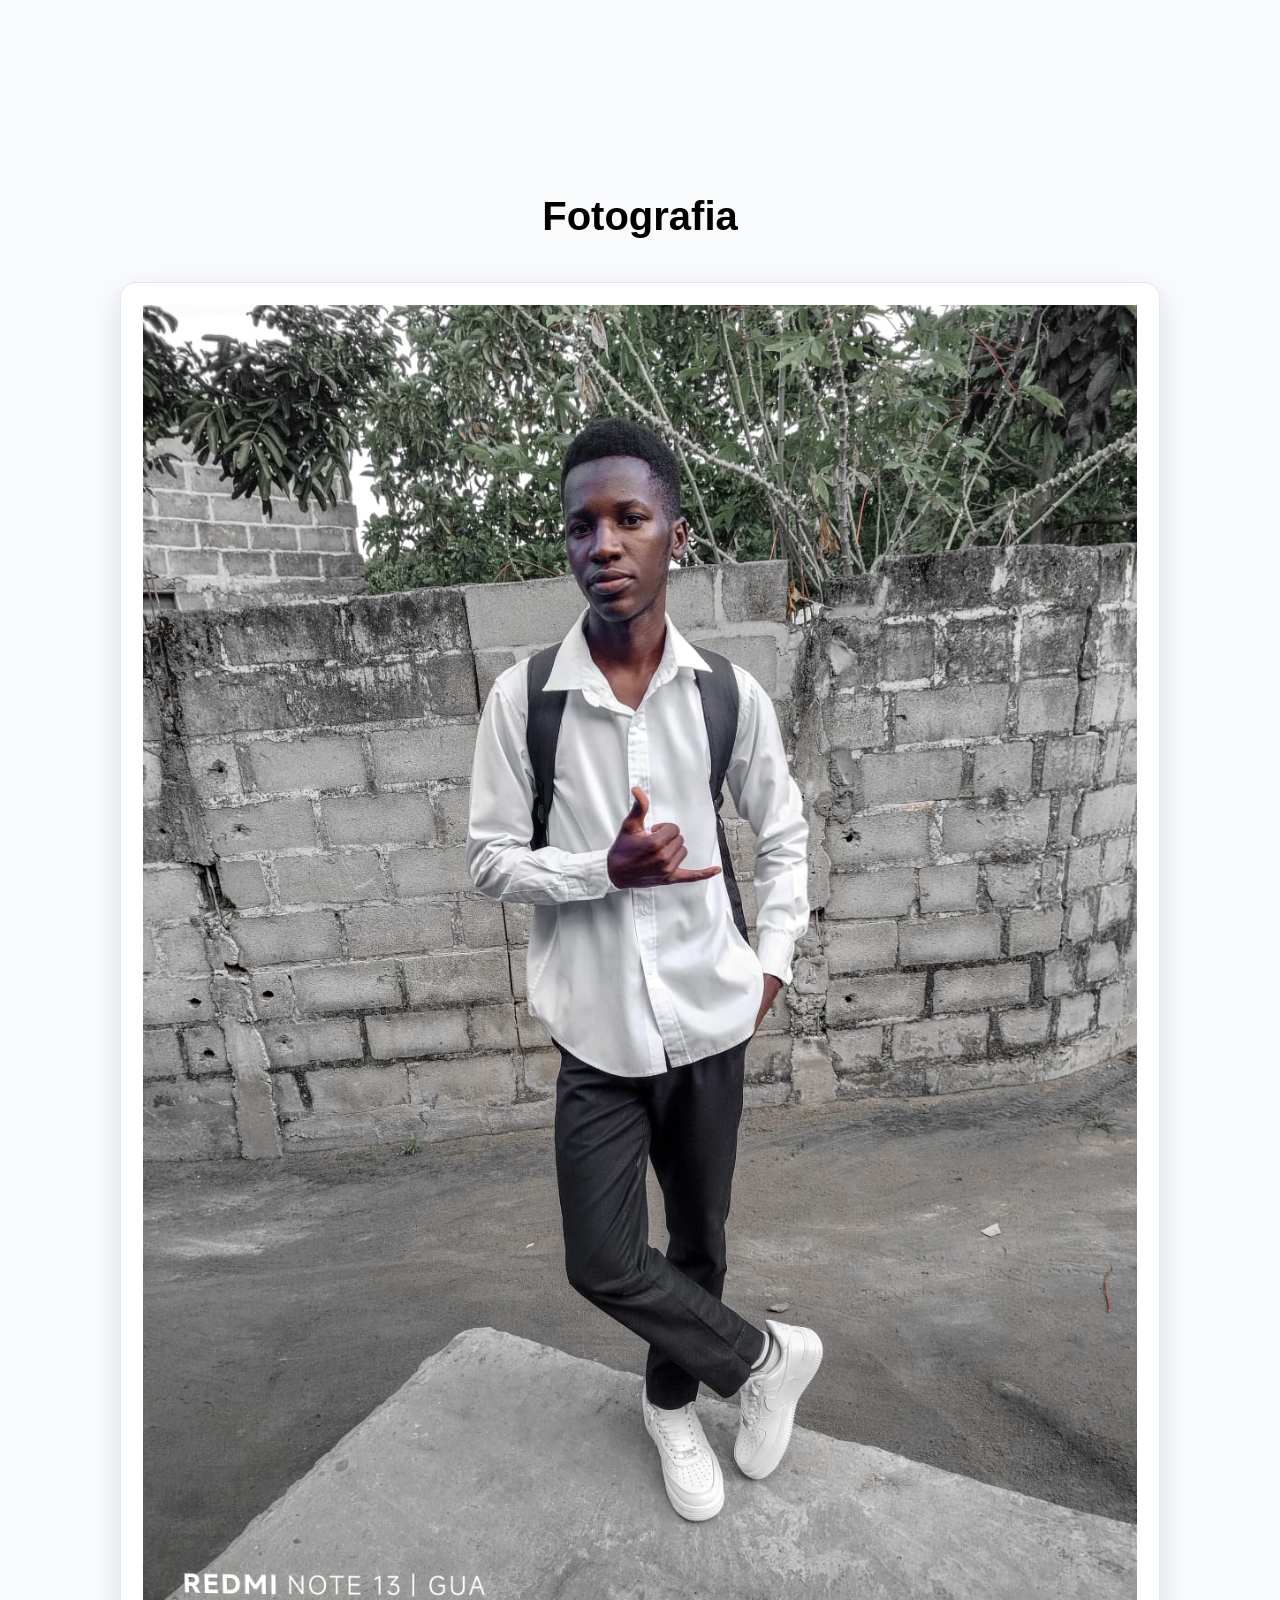
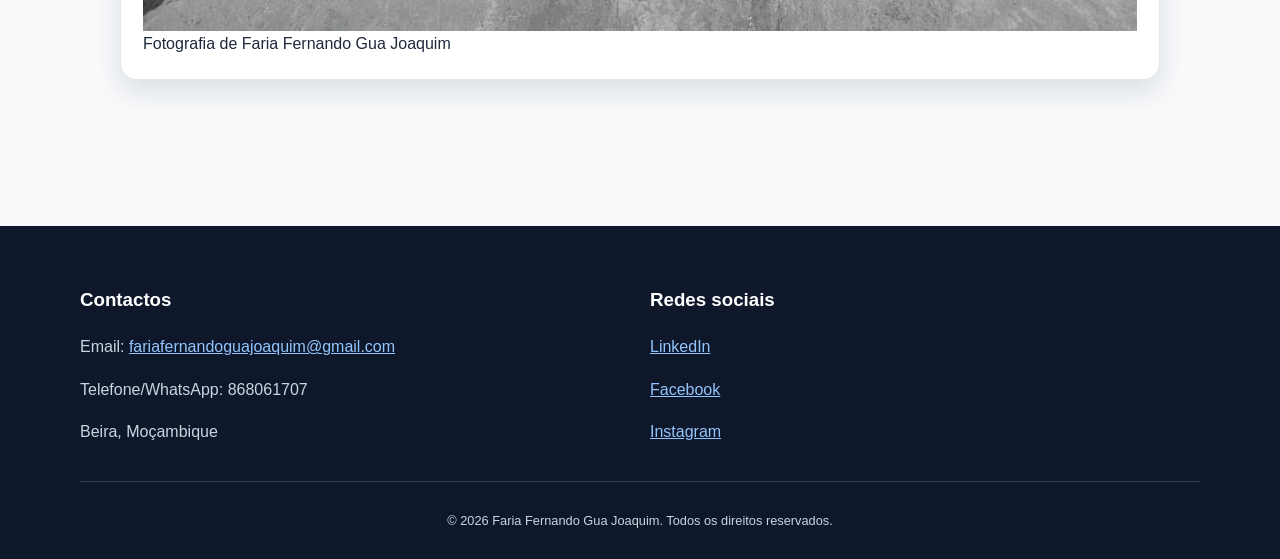
==== commit cd91a7d6: "Atualiza imagem de perfil para uniformidade na seção de fotografia" ====
--- a/about.html
+++ b/about.html
@@ -124,7 +124,7 @@
     <section class="secao container">
     <h2 class="titulo">Fotografia</h2>
     <figure class="card">
-        <img src="assets/img/perfil1.jpeg" alt="Fotografia de Faria Fernando Gua Joaquim">
+        <img src="assets/img/perfil2.jpeg" alt="Fotografia de Faria Fernando Gua Joaquim">
         <figcaption>Fotografia de Faria Fernando Gua Joaquim</figcaption>
     </figure>
     </section>
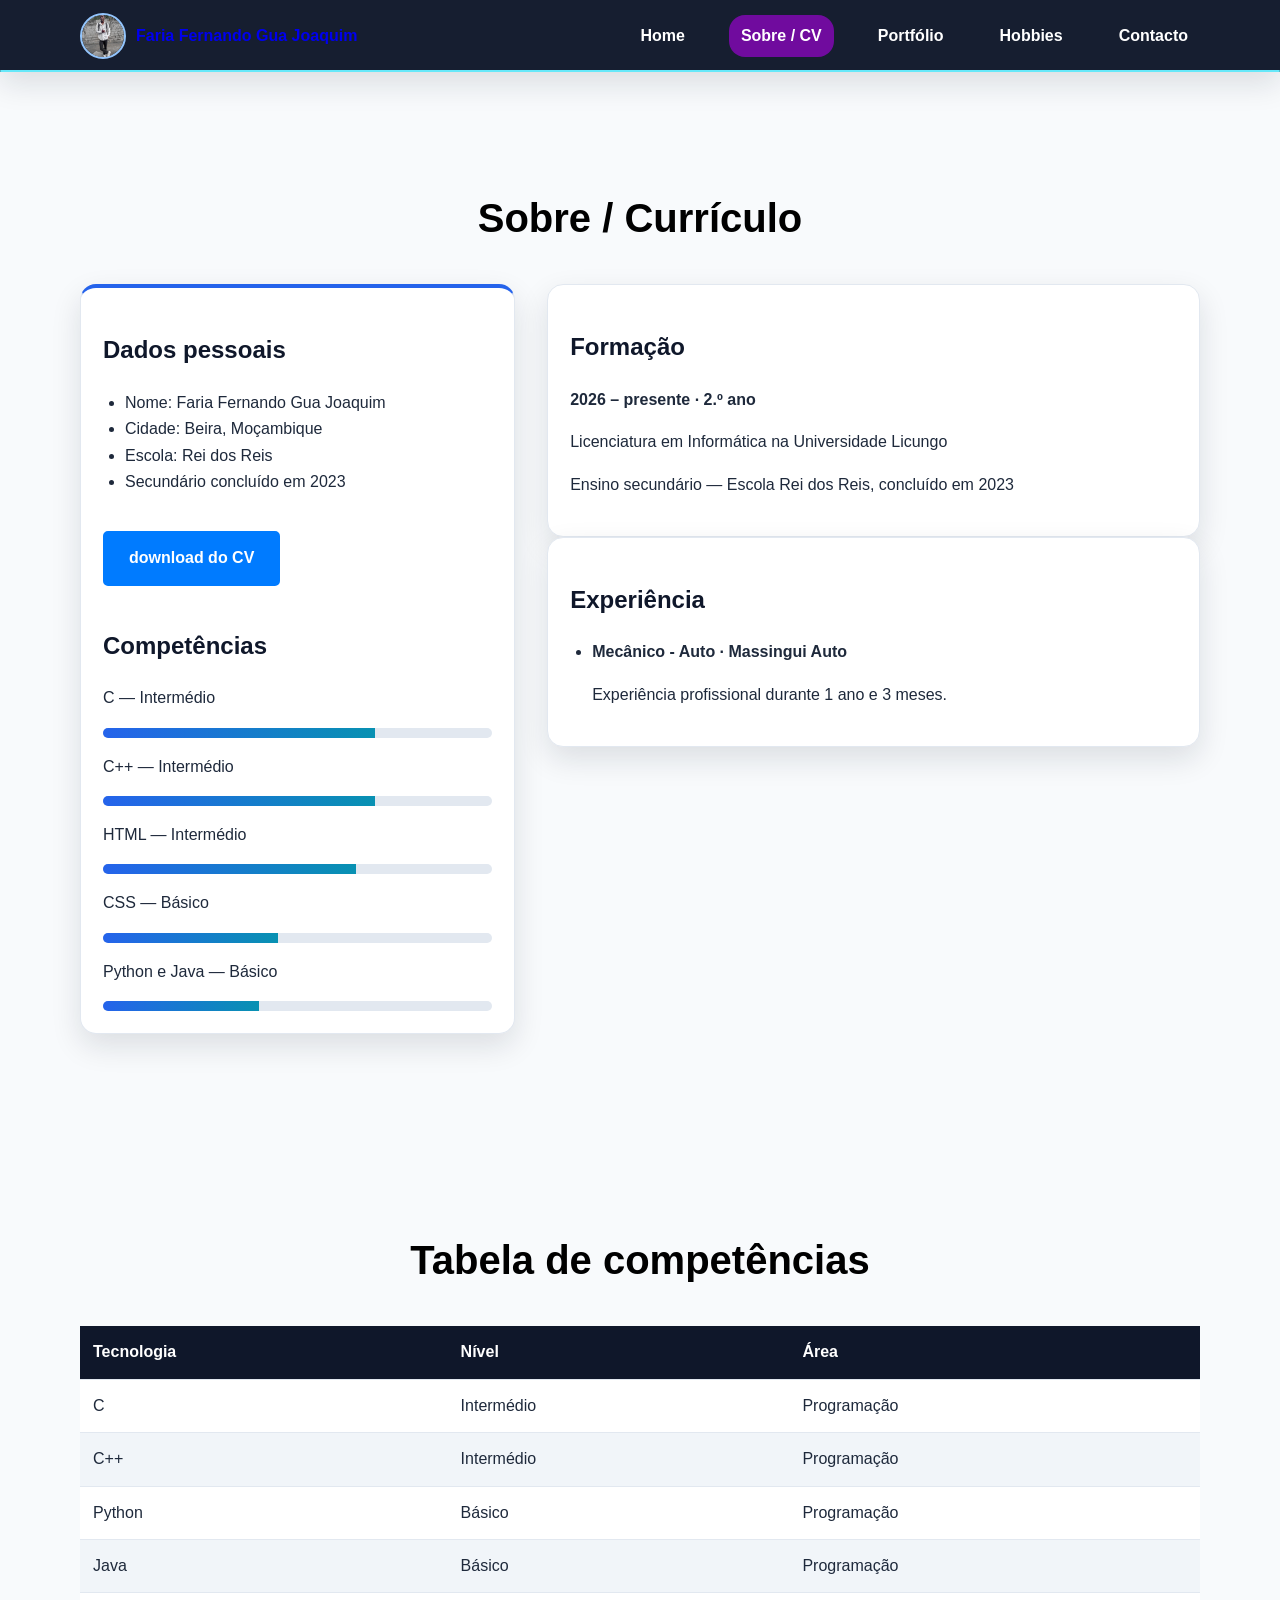
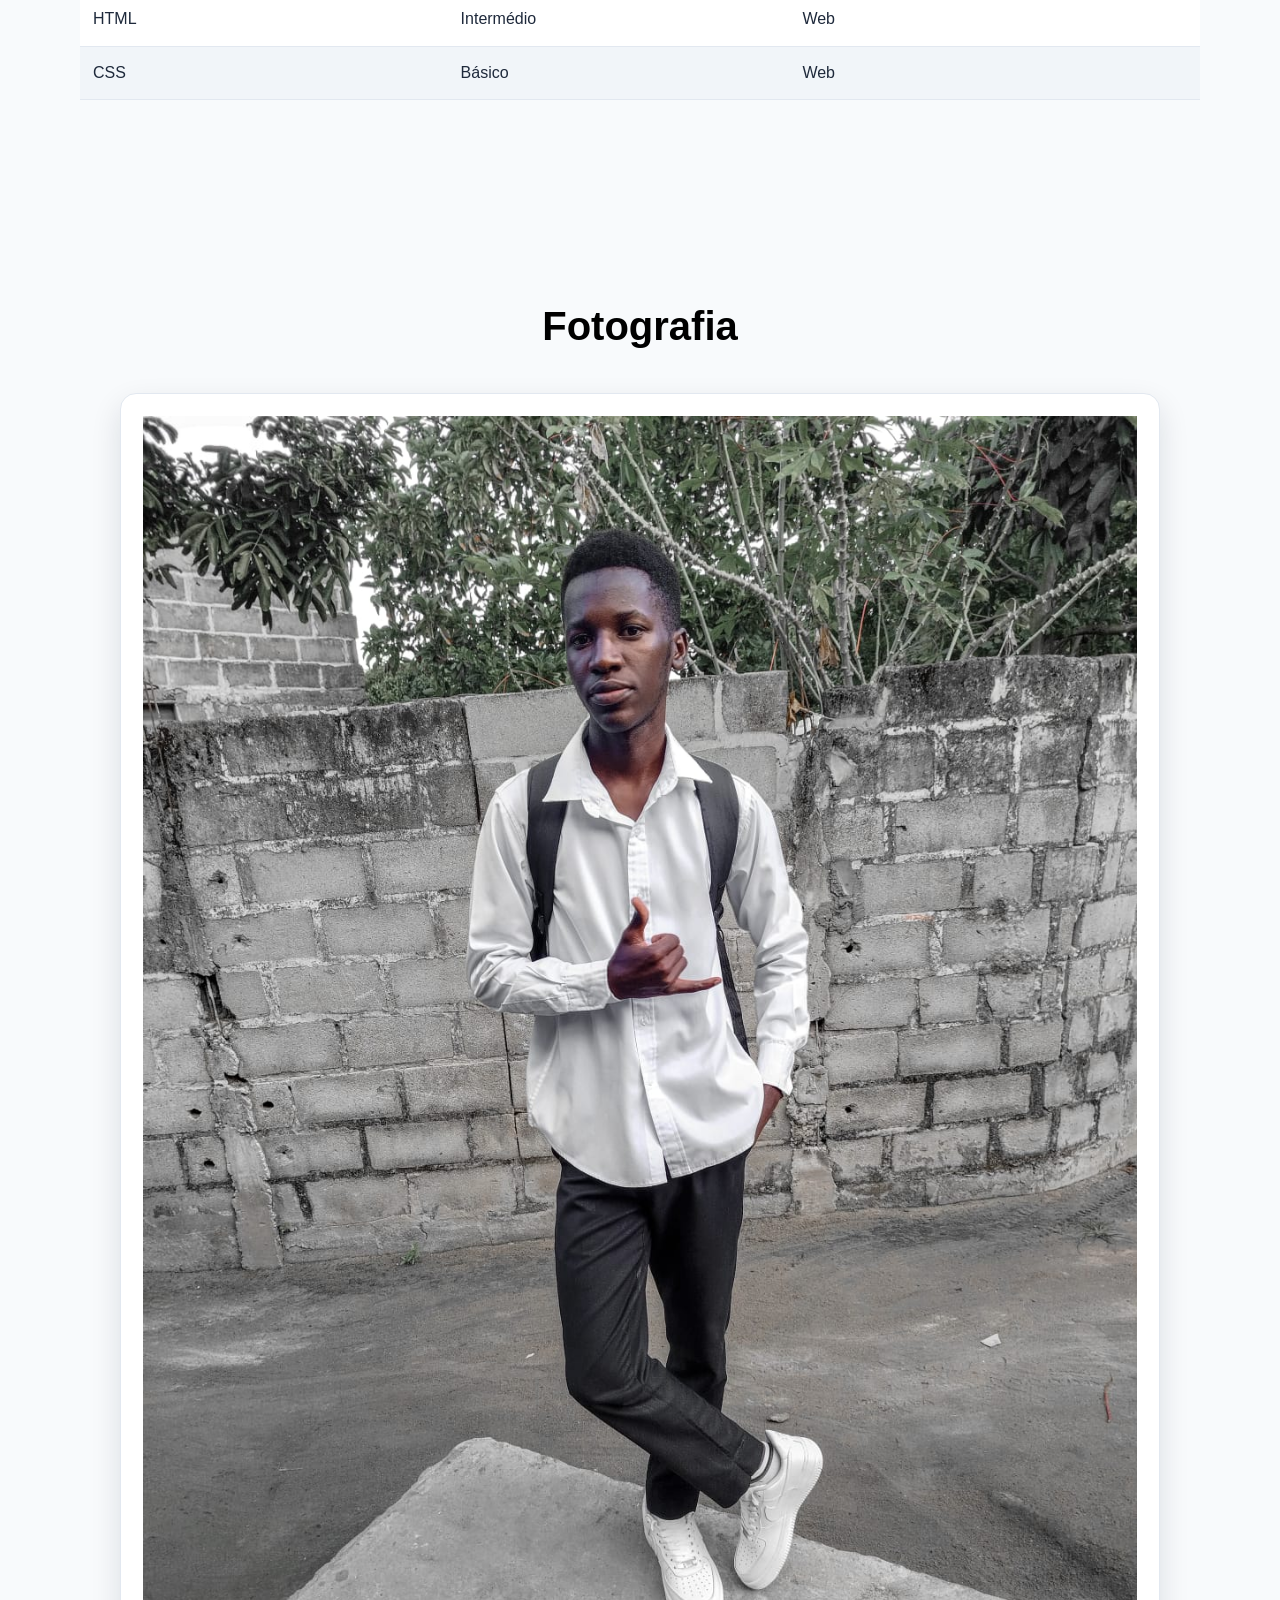
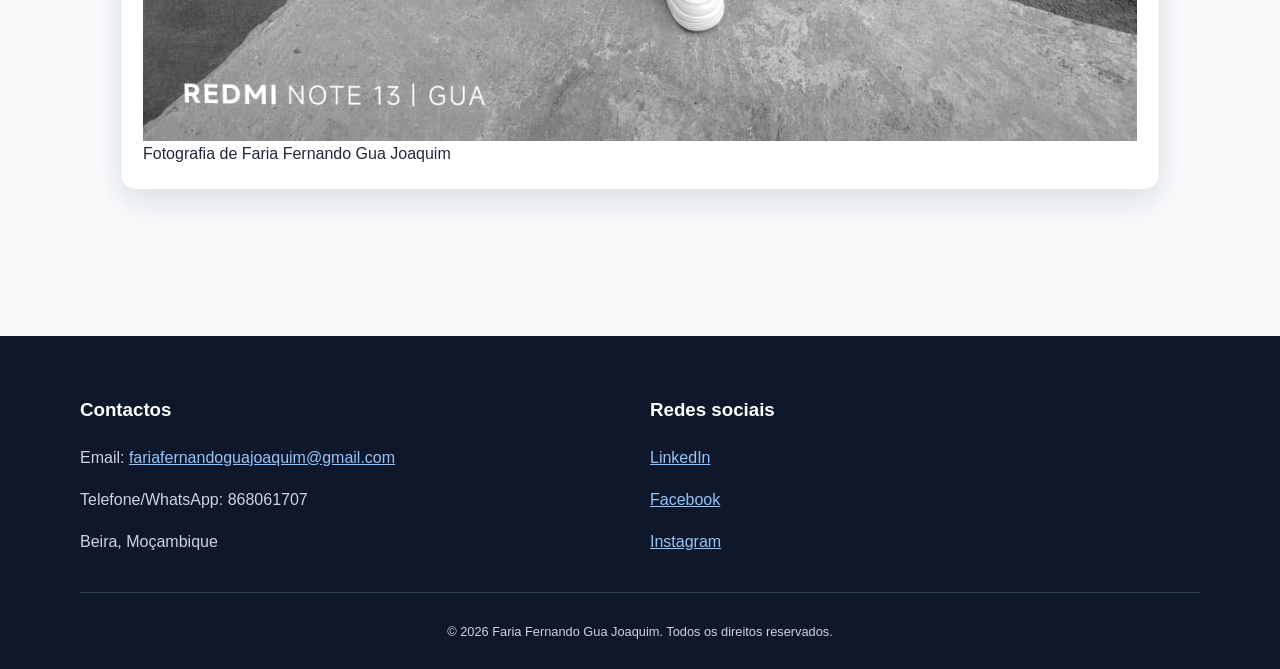
==== commit fc50498a: "Adiciona botão para download do CV e estilização correspondente" ====
--- a/about.html
+++ b/about.html
@@ -35,6 +35,9 @@
                         <li>Escola: Rei dos Reis</li>
                         <li>Secundário concluído em 2023</li>
                     </ul>
+                    <a href="assets/ficheiros/CV_Faria_Fernando_Gua_Joaquim.pdf" download class="botao-download">
+                        download do CV
+                    </a>
                     <h2>Competências</h2>
                     <p>C — Intermédio</p>
                     <div class="barra">
--- a/css/estilo.css
+++ b/css/estilo.css
@@ -165,6 +165,32 @@
 .secundario{
     background:white;
     color:var(--azul);
+}
+.botao-download {
+    display: inline-block;
+    margin: 20px 0;
+    padding: 12px 24px;
+    background-color: #007bff;
+    color: white;
+    text-decoration: none;
+    border-radius: 5px;
+    font-weight: bold;
+    font-size: 16px;
+    border: 2px solid #007bff;
+    transition: all 0.3s ease;
+    cursor: pointer;
+}
+
+.botao-download:hover {
+    background-color: white;
+    color: #007bff;
+    border-color: #007bff;
+    transform: translateY(-2px);
+    box-shadow: 0 4px 8px rgba(0, 123, 255, 0.2);
+}
+
+.botao-download:active {
+    transform: translateY(0);
 }
 .cards{
     display:grid;
